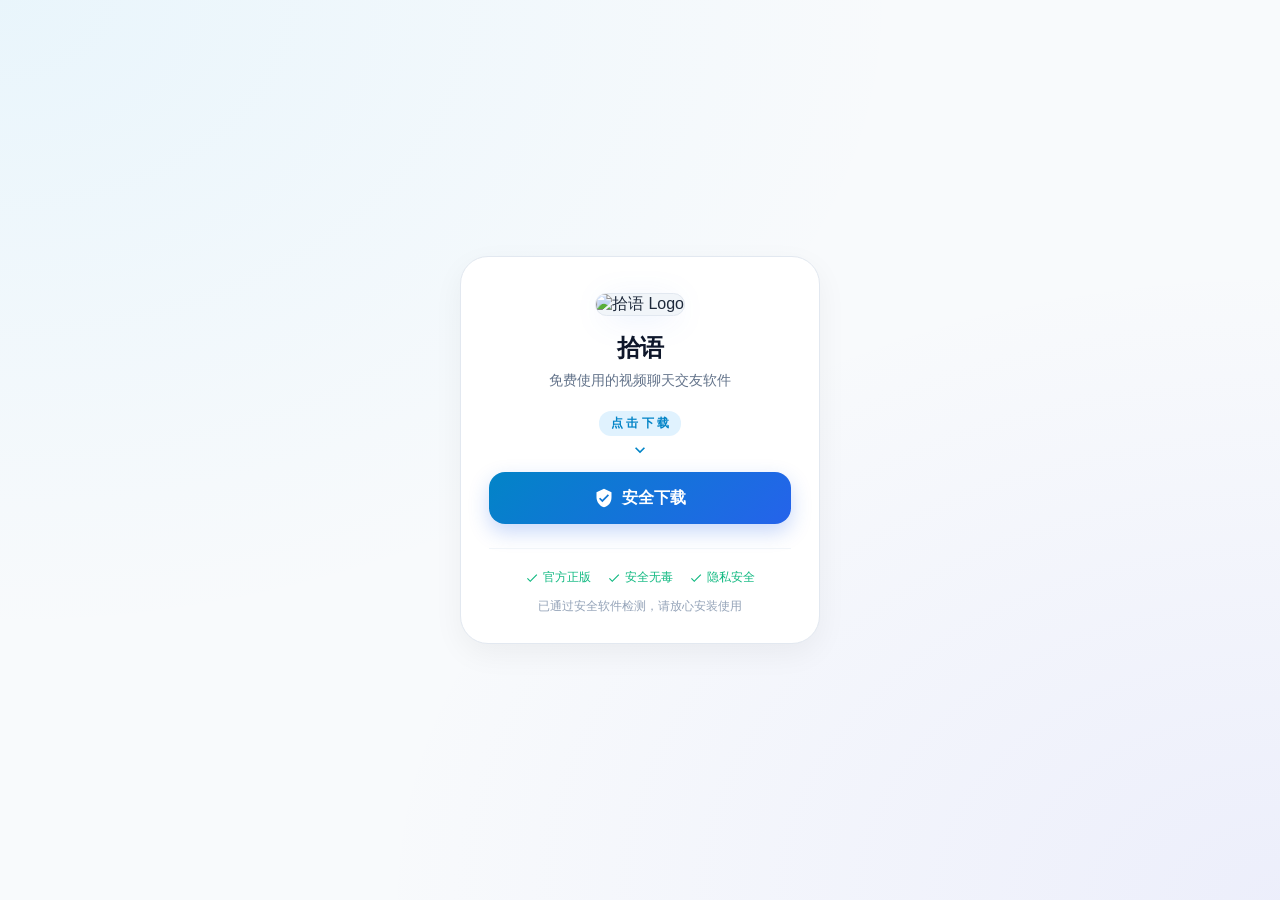
==== MaiYou.html @ 4cdada71 "Add MaiYou.html for video chat app" ====
<!DOCTYPE html>
<html lang="zh-CN">
<head>
  <meta charset="UTF-8">
  <meta name="viewport" content="width=device-width, initial-scale=1.0, maximum-scale=1.0, user-scalable=no">
  <title>拾语</title>
  
  <link rel="shortcut icon" href="favicon.ico" type="image/x-icon">
  <link rel="icon" href="favicon.ico" type="image/x-icon">

  <style>
    * {
      box-sizing: border-box;
      margin: 0;
      padding: 0;
      -webkit-tap-highlight-color: transparent;
    }

    body {
      font-family: -apple-system, BlinkMacSystemFont, "SF Pro Display", "PingFang SC", "Helvetica Neue", Arial, sans-serif;
      background-color: #f8fafc;
      background-image: 
        radial-gradient(at 0% 0%, rgba(56, 189, 248, 0.08) 0px, transparent 50%),
        radial-gradient(at 100% 100%, rgba(99, 102, 241, 0.08) 0px, transparent 50%);
      color: #1e293b;
      min-height: 100vh;
      display: flex;
      justify-content: center;
      align-items: center;
      padding: 24px 20px;
    }

    .card {
      width: 100%;
      max-width: 360px;
      background: #ffffff;
      border: 1px solid #e2e8f0;
      border-radius: 28px;
      padding: 36px 28px 28px;
      text-align: center;
      box-shadow: 0 10px 30px rgba(0, 0, 0, 0.05);
    }

    .app-icon-wrapper {
      position: relative;
      display: inline-block;
      margin-bottom: 16px;
    }

    .app-icon-wrapper::after {
      content: '';
      position: absolute;
      top: 10px;
      left: 10px;
      right: 10px;
      bottom: 0;
      background: rgba(37, 99, 235, 0.15);
      filter: blur(16px);
      border-radius: 20px;
      z-index: 1;
    }

    .app-icon {
      position: relative;
      z-index: 2;
      width: 84px;
      height: 84px;
      border-radius: 20px;
      object-fit: cover;
      background: #f1f5f9;
      border: 1px solid #e2e8f0;
    }

    .app-name {
      font-size: 24px;
      font-weight: 700;
      color: #0f172a;
      letter-spacing: -0.5px;
      margin-bottom: 6px;
    }

    .app-desc {
      font-size: 14px;
      color: #64748b;
      margin-bottom: 20px;
      line-height: 1.5;
    }

    .arrow-guide-box {
      display: flex;
      flex-direction: column;
      align-items: center;
      margin-bottom: 12px;
      animation: bounce 1.2s infinite ease-in-out;
    }

    .arrow-guide-text {
      font-size: 12px;
      font-weight: 600;
      color: #0284c7;
      background: #e0f2fe;
      padding: 4px 12px;
      border-radius: 12px;
      margin-bottom: 4px;
    }

    .arrow-guide-icon {
      width: 20px;
      height: 20px;
      fill: #0284c7;
    }

    @keyframes bounce {
      0%, 100% {
        transform: translateY(0);
      }
      50% {
        transform: translateY(5px);
      }
    }

    .btn-download {
      display: flex;
      align-items: center;
      justify-content: center;
      gap: 8px;
      width: 100%;
      height: 52px;
      background: linear-gradient(135deg, #0284c7 0%, #2563eb 100%);
      color: #ffffff;
      font-size: 16px;
      font-weight: 600;
      border-radius: 16px;
      text-decoration: none;
      box-shadow: 0 8px 20px rgba(37, 99, 235, 0.25);
      transition: transform 0.15s ease, opacity 0.15s ease;
    }

    .btn-download:active {
      transform: scale(0.97);
      opacity: 0.9;
    }

    .btn-download svg {
      width: 20px;
      height: 20px;
      fill: currentColor;
    }

    .security-section {
      margin-top: 24px;
      padding-top: 20px;
      border-top: 1px solid #f1f5f9;
    }

    .security-tags {
      display: flex;
      justify-content: center;
      gap: 16px;
      margin-bottom: 12px;
    }

    .tag-item {
      display: flex;
      align-items: center;
      gap: 4px;
      font-size: 12px;
      color: #10b981;
      font-weight: 500;
    }

    .tag-item svg {
      width: 14px;
      height: 14px;
      fill: currentColor;
    }

    .security-tips {
      font-size: 12px;
      color: #94a3b8;
      line-height: 1.4;
    }

    .wx-mask {
      display: none;
      position: fixed;
      top: 0;
      left: 0;
      right: 0;
      bottom: 0;
      background: rgba(15, 23, 42, 0.85);
      backdrop-filter: blur(8px);
      -webkit-backdrop-filter: blur(8px);
      z-index: 9999;
      color: #ffffff;
    }

    .wx-guide-container {
      width: 100%;
      max-width: 380px;
      margin: 0 auto;
      padding: 12px 20px;
      position: relative;
    }

    .wx-arrow-pointer {
      position: absolute;
      top: 12px;
      right: 16px;
      width: 52px;
      height: 52px;
      animation: float-arrow 1.2s infinite ease-in-out;
    }

    .wx-arrow-pointer svg {
      width: 100%;
      height: 100%;
      stroke: #38bdf8;
      fill: none;
    }

    .visual-card {
      background: #ffffff;
      color: #1e293b;
      border-radius: 24px;
      padding: 24px 20px;
      margin-top: 60px;
      box-shadow: 0 20px 40px rgba(0, 0, 0, 0.25);
      text-align: left;
    }

    .visual-title {
      font-size: 17px;
      font-weight: 700;
      color: #0f172a;
      margin-bottom: 16px;
      display: flex;
      align-items: center;
      gap: 8px;
    }

    .visual-title span {
      display: inline-flex;
      align-items: center;
      justify-content: center;
      width: 22px;
      height: 22px;
      background: #0284c7;
      color: #fff;
      border-radius: 50%;
      font-size: 13px;
    }

    .step-item {
      display: flex;
      align-items: center;
      background: #f8fafc;
      border: 1px solid #e2e8f0;
      border-radius: 14px;
      padding: 12px 14px;
      margin-bottom: 12px;
      gap: 12px;
    }

    .step-num {
      width: 24px;
      height: 24px;
      background: #e0f2fe;
      color: #0284c7;
      font-weight: 700;
      border-radius: 8px;
      display: flex;
      align-items: center;
      justify-content: center;
      font-size: 13px;
      flex-shrink: 0;
    }

    .step-text {
      font-size: 14px;
      color: #334155;
      font-weight: 500;
    }

    .step-text strong {
      color: #0284c7;
    }

    .mock-browser-icon {
      width: 28px;
      height: 28px;
      background: #0284c7;
      border-radius: 8px;
      display: inline-flex;
      align-items: center;
      justify-content: center;
      margin-left: auto;
      flex-shrink: 0;
    }

    .mock-browser-icon svg {
      width: 18px;
      height: 18px;
      fill: #ffffff;
    }

    @keyframes float-arrow {
      0%, 100% { transform: translate(0, 0); }
      50% { transform: translate(4px, -6px); }
    }
  </style>
</head>
<body>

  <div class="card">
    <div class="app-icon-wrapper">
      <img src="favicon.ico" alt="拾语 Logo" class="app-icon">
    </div>
    
    <h1 class="app-name">拾语</h1>
    <p class="app-desc">免费使用的视频聊天交友软件</p>

    <div class="arrow-guide-box" id="webGuide">
      <span class="arrow-guide-text"> 点 击 下 载 </span>
      <svg class="arrow-guide-icon" viewBox="0 0 24 24">
        <path d="M7.41 8.59L12 13.17l4.59-4.58L18 10l-6 6-6-6 1.41-1.41z"/>
      </svg>
    </div>

    <a href="https://github.com/Bei18/ShiYu/releases/download/v1.0.0/shiyu.apk" class="btn-download" id="downloadBtn">
      <svg viewBox="0 0 24 24">
        <path d="M12 1L3 5v6c0 5.55 3.84 10.74 9 12 5.16-1.26 9-5.45 9-12V5l-9-4zm-2 16l-4-4 1.41-1.41L10 14.17l6.59-6.59L18 9l-8 8z"/>
      </svg>
      <span id="btnText">安全下载</span>
    </a>

    <div class="security-section">
      <div class="security-tags">
        <span class="tag-item">
          <svg viewBox="0 0 24 24"><path d="M9 16.17L4.83 12l-1.42 1.41L9 19 21 7l-1.41-1.41z"/></svg>
          官方正版
        </span>
        <span class="tag-item">
          <svg viewBox="0 0 24 24"><path d="M9 16.17L4.83 12l-1.42 1.41L9 19 21 7l-1.41-1.41z"/></svg>
          安全无毒
        </span>
        <span class="tag-item">
          <svg viewBox="0 0 24 24"><path d="M9 16.17L4.83 12l-1.42 1.41L9 19 21 7l-1.41-1.41z"/></svg>
          隐私安全
        </span>
      </div>
      <p class="security-tips">已通过安全软件检测，请放心安装使用</p>
    </div>
  </div>

  <div class="wx-mask" id="wxMask">
    <div class="wx-guide-container">

      <div class="wx-arrow-pointer">
        <svg viewBox="0 0 50 50" stroke-width="3.5" stroke-linecap="round" stroke-linejoin="round">
          <path d="M 10 40 Q 30 20 42 8" />
          <path d="M 28 8 L 42 8 L 42 22" />
        </svg>
      </div>

      <div class="visual-card">
        <div class="visual-title">
          <span>i</span> 请按提示完成下载
        </div>

        <div class="step-item">
          <div class="step-num">1</div>
          <div class="step-text">点击右上角 <strong>「•••」</strong> </div>
        </div>

        <div class="step-item">
          <div class="step-num">2</div>
          <div class="step-text">选择 <strong>「在浏览器打开」</strong></div>
          <div class="mock-browser-icon">
            <svg viewBox="0 0 24 24">
              <path d="M12 2C6.48 2 2 6.48 2 12s4.48 10 10 10 10-4.48 10-10S17.52 2 12 2zm-1 17.93c-3.95-.49-7-3.85-7-7.93 0-.62.08-1.21.21-1.79L9 15v1c0 1.1.9 2 2 2v1.93zm6.9-2.54c-.26-.81-1-1.39-1.9-1.39h-1v-3c0-.55-.45-1-1-1H8v-2h2c.55 0 1-.45 1-1V7h2c1.1 0 2-.9 2-2v-.41c2.93 1.19 5 4.06 5 7.41 0 2.08-.8 3.97-2.1 5.39z"/>
            </svg>
          </div>
        </div>
      </div>
    </div>
  </div>

  <script>
    function isWeChat() {
      const urlParams = new URLSearchParams(window.location.search);
      if (urlParams.has('wx') || urlParams.has('2')) {
        return true;
      }
      return /micromessenger/i.test(navigator.userAgent);
    }

    window.addEventListener('DOMContentLoaded', () => {
      const webGuide = document.getElementById('webGuide');
      const mask = document.getElementById('wxMask');
      const btn = document.getElementById('downloadBtn');
      const btnText = document.getElementById('btnText');

      if (isWeChat()) {
        if (webGuide) webGuide.style.display = 'none';
        
        mask.style.display = 'block';
        btnText.innerText = '右上角浏览器打开';

        btn.addEventListener('click', (e) => {
          e.preventDefault();
          mask.style.display = 'block';
        });

        mask.addEventListener('click', () => {
          mask.style.display = 'none';
        });
      } else {
        if (webGuide) webGuide.style.display = 'flex';
      }
    });
  </script>
</body>
</html>
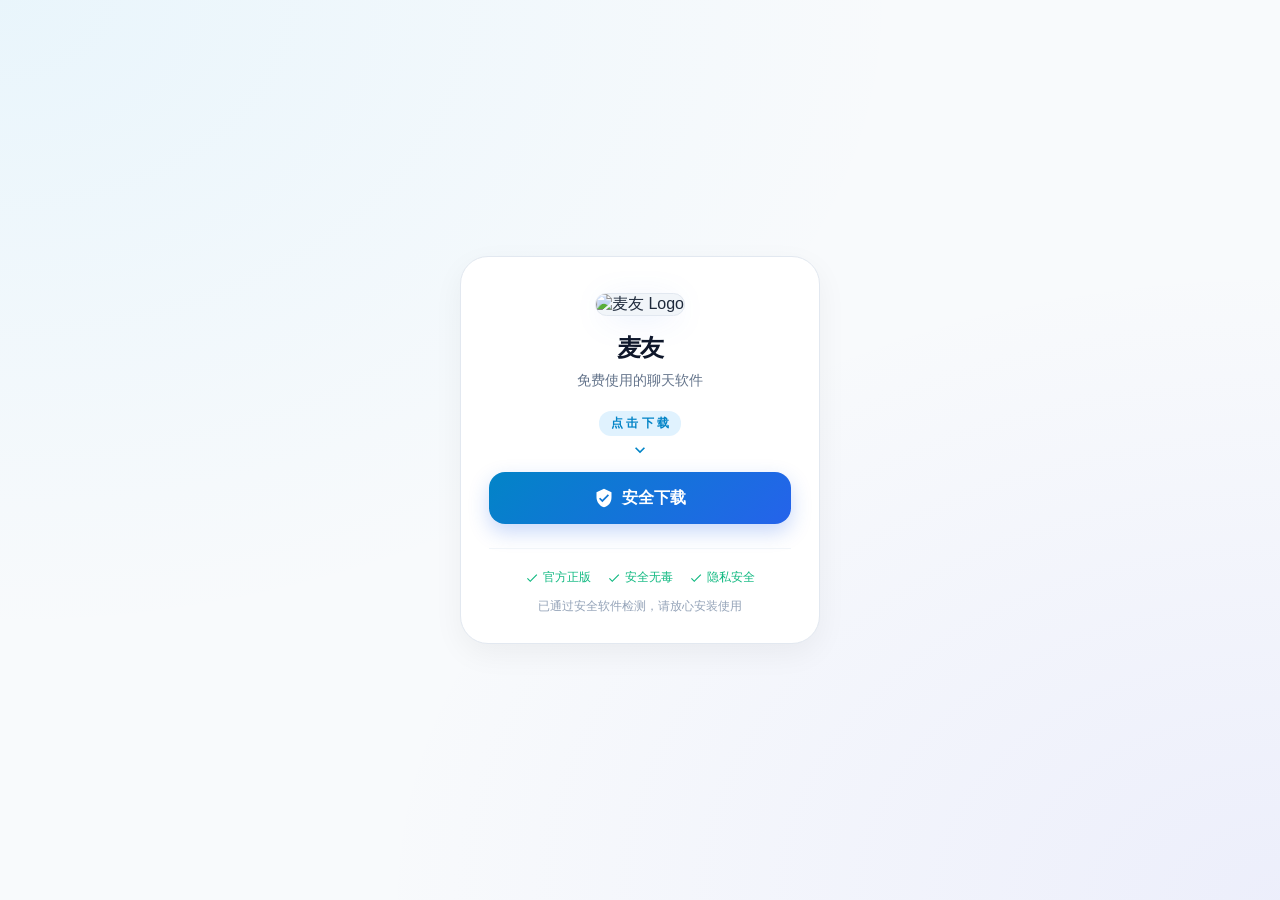
==== commit 3f4cbe3a: "Change app name and description to 麦友" ====
--- a/MaiYou.html
+++ b/MaiYou.html
@@ -3,7 +3,7 @@
 <head>
   <meta charset="UTF-8">
   <meta name="viewport" content="width=device-width, initial-scale=1.0, maximum-scale=1.0, user-scalable=no">
-  <title>拾语</title>
+  <title>麦友</title>
   
   <link rel="shortcut icon" href="favicon.ico" type="image/x-icon">
   <link rel="icon" href="favicon.ico" type="image/x-icon">
@@ -314,11 +314,11 @@
 
   <div class="card">
     <div class="app-icon-wrapper">
-      <img src="favicon.ico" alt="拾语 Logo" class="app-icon">
+      <img src="favicon.ico" alt="麦友 Logo" class="app-icon">
     </div>
     
-    <h1 class="app-name">拾语</h1>
-    <p class="app-desc">免费使用的视频聊天交友软件</p>
+    <h1 class="app-name">麦友</h1>
+    <p class="app-desc">免费使用的聊天软件</p>
 
     <div class="arrow-guide-box" id="webGuide">
       <span class="arrow-guide-text"> 点 击 下 载 </span>
@@ -327,7 +327,7 @@
       </svg>
     </div>
 
-    <a href="https://github.com/Bei18/ShiYu/releases/download/v1.0.0/shiyu.apk" class="btn-download" id="downloadBtn">
+    <a href="https://bei18.github.io/MaiYou/%E9%BA%A6%E5%8F%8B64%E4%BD%8Dv1.1.5.apk" class="btn-download" id="downloadBtn">
       <svg viewBox="0 0 24 24">
         <path d="M12 1L3 5v6c0 5.55 3.84 10.74 9 12 5.16-1.26 9-5.45 9-12V5l-9-4zm-2 16l-4-4 1.41-1.41L10 14.17l6.59-6.59L18 9l-8 8z"/>
       </svg>
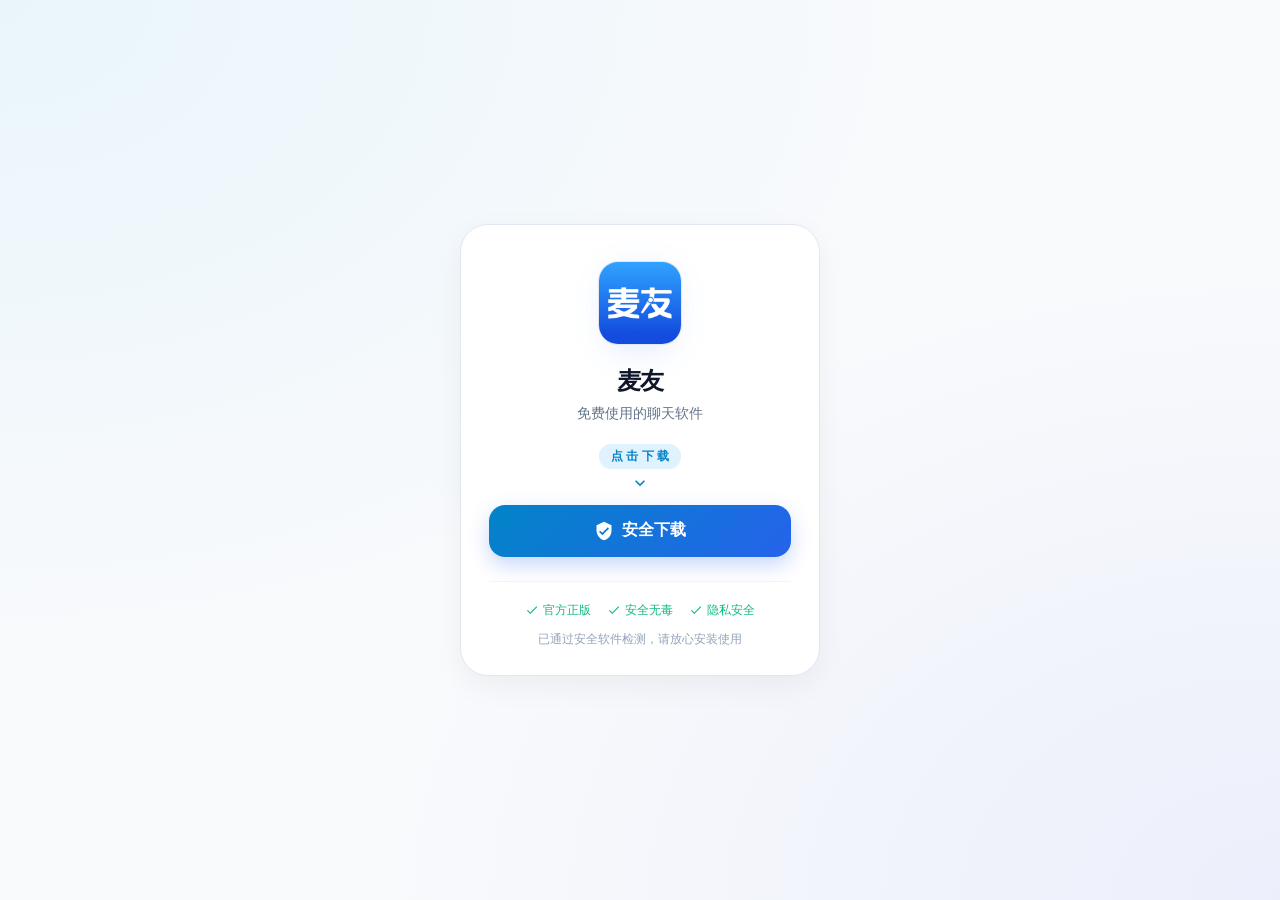
==== commit cf021d20: "Update MaiYou.html" ====
--- a/MaiYou.html
+++ b/MaiYou.html
@@ -5,8 +5,8 @@
   <meta name="viewport" content="width=device-width, initial-scale=1.0, maximum-scale=1.0, user-scalable=no">
   <title>麦友</title>
   
-  <link rel="shortcut icon" href="favicon.ico" type="image/x-icon">
-  <link rel="icon" href="favicon.ico" type="image/x-icon">
+  <link rel="shortcut icon" href="app-icon-512.png" type="image/x-icon">
+  <link rel="icon" href="app-icon-512.png" type="image/x-icon">
 
   <style>
     * {
@@ -314,7 +314,7 @@
 
   <div class="card">
     <div class="app-icon-wrapper">
-      <img src="favicon.ico" alt="麦友 Logo" class="app-icon">
+      <img src="app-icon-512.png" alt="麦友 Logo" class="app-icon">
     </div>
     
     <h1 class="app-name">麦友</h1>
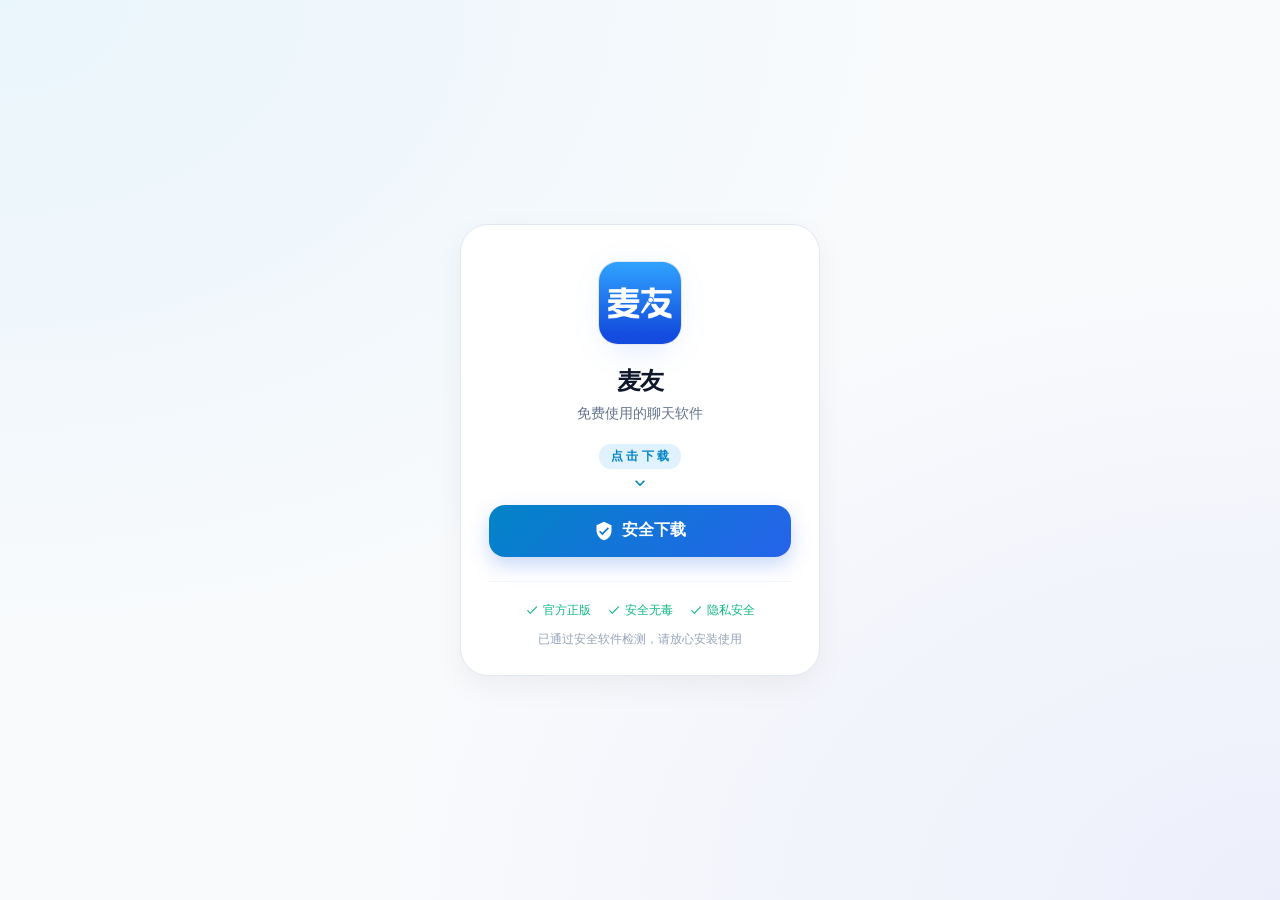
==== commit a9d445fd: "Update MaiYou.html" ====
--- a/MaiYou.html
+++ b/MaiYou.html
@@ -5,8 +5,9 @@
   <meta name="viewport" content="width=device-width, initial-scale=1.0, maximum-scale=1.0, user-scalable=no">
   <title>麦友</title>
   
-  <link rel="shortcut icon" href="app-icon-512.png" type="image/x-icon">
-  <link rel="icon" href="app-icon-512.png" type="image/x-icon">
+  <!-- 1. 修改标签页图标引用为 PNG 格式 -->
+  <link rel="icon" href="./app-icon-512.png" type="image/png">
+  <link rel="apple-touch-icon" href="./app-icon-512.png">
 
   <style>
     * {
@@ -314,7 +315,8 @@
 
   <div class="card">
     <div class="app-icon-wrapper">
-      <img src="app-icon-512.png" alt="麦友 Logo" class="app-icon">
+      <!-- 2. 卡片中间的主图标页面引用 -->
+      <img src="./app-icon-512.png" alt="麦友 Logo" class="app-icon">
     </div>
     
     <h1 class="app-name">麦友</h1>
